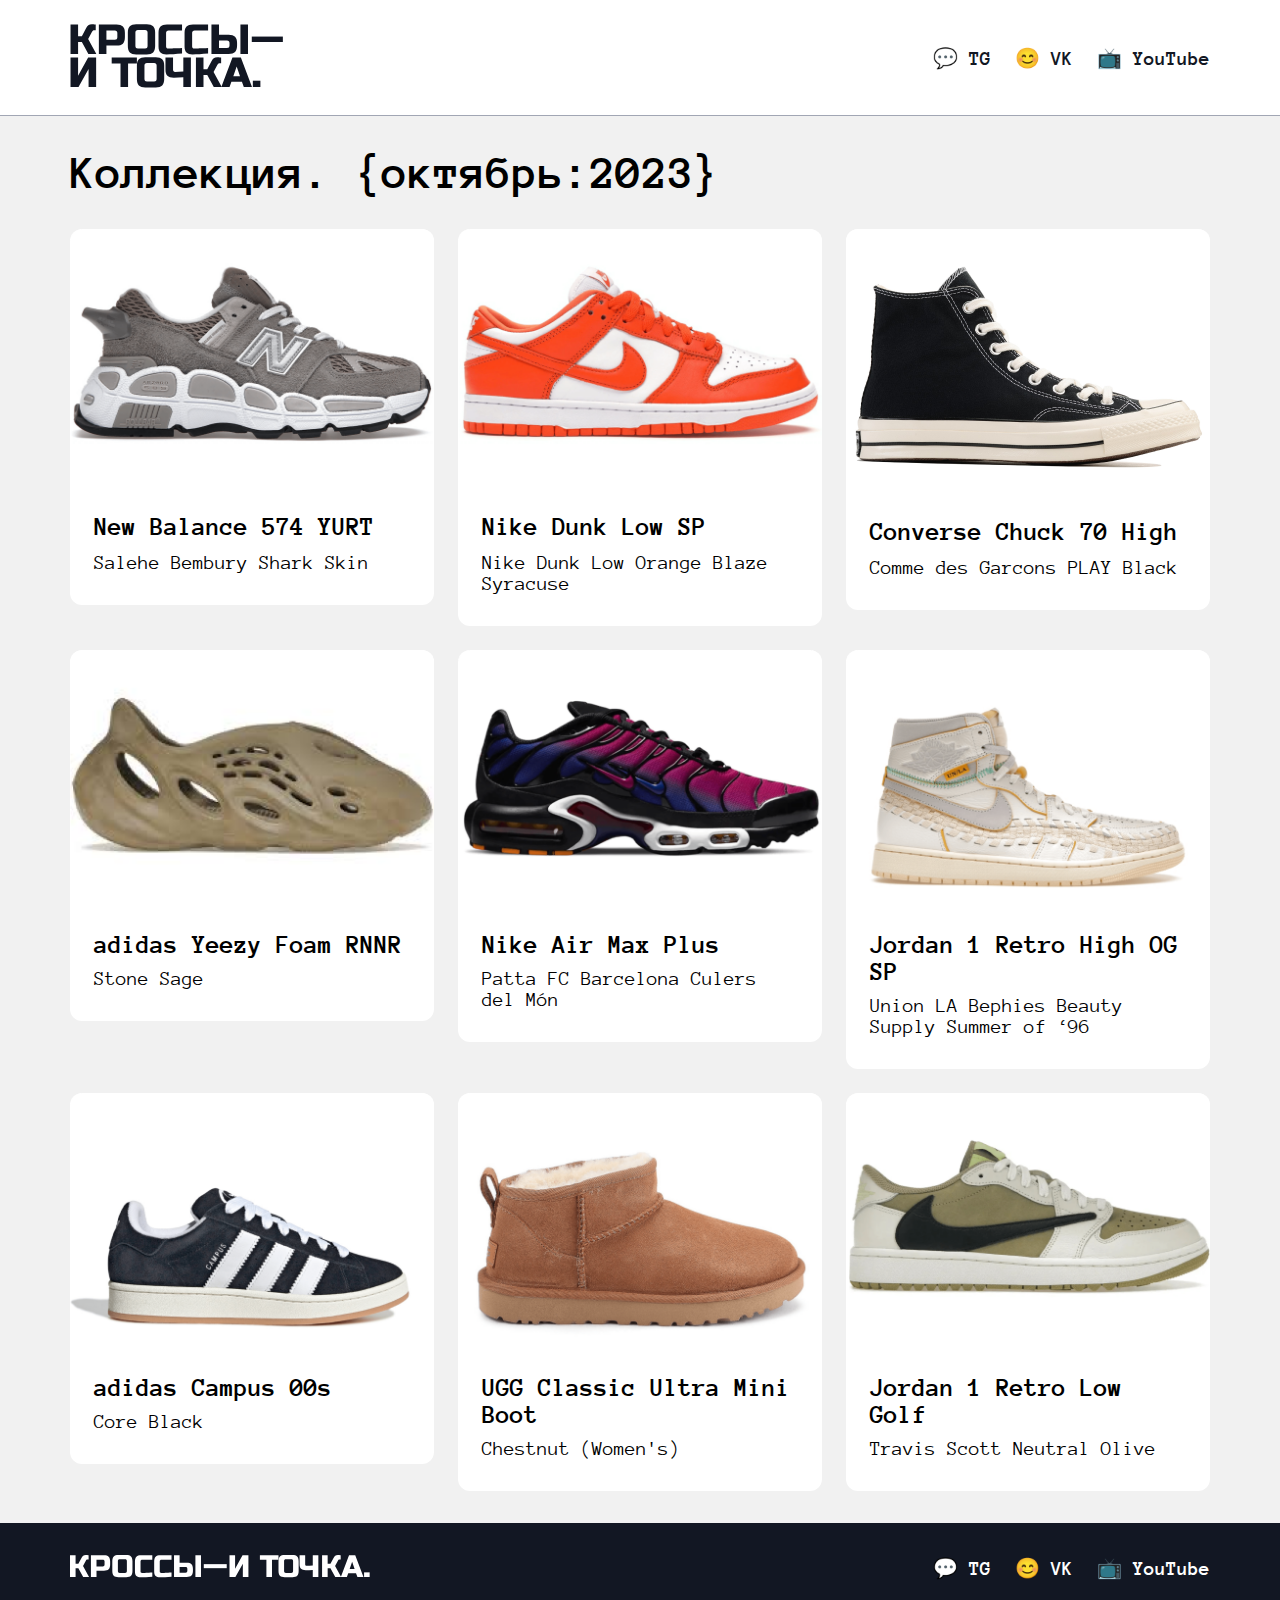
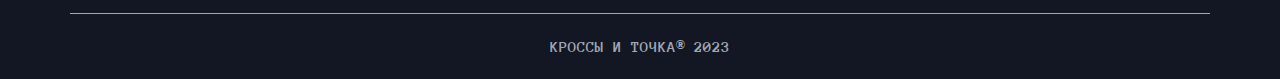
==== index.html @ d1f310ce "fix:2" ====
<!DOCTYPE html>
<html lang="ru">
<head>
    <meta charset="UTF-8">
    <meta name="viewport" content="width=device-width, initial-scale=1.0">
    <title>Кроссы и точка</title>
    <link href="/yp-sneakers/style.css" rel="stylesheet" />
</head>
<body>
    <main>
        <header>
            <div class="header-container">
                <a href="/" class="logo-link">
                    <img alt="Кроссы и точка" src="/yp-sneakers/images/logo.svg" />
                </a>
                <nav>
                    <ul class="nav-list">
                        <li class="nav-item">
                            <a href="/" class="nav-link">💬 TG</a>
                        </li>
                        <li class="nav-item">
                            <a href="/" class="nav-link">😊 VK</a>
                        </li>
                        <li class="nav-item">
                            <a href="/" class="nav-link">📺 YouTube</a>
                        </li>
                    </ul>
                </nav>
            </div>
        </header>

        <div class="content">
            <h1>Коллекция. {октябрь:2023}</h1>
            <div class="sneakers">
                <div class="sneaker">
                    <a href="../card_1/card-1.html" class="card1">
                    <img alt="New Balance 574 YURT" src="./yp-sneakers/images/6.png" class="sneaker-image" />
                    <div class="sneaker-info">
                        <h3 class="h">New Balance 574 YURT</h3>
                        <p>Salehe Bembury Shark Skin</p>
                    </a>
                        </div>
                </div>
                <div class="sneaker" >
                    <a href="../card_2/card-2.html" class="card2">
                    <img alt="Nike Dunk Low SP" src="./yp-sneakers/images/7.png" class="sneaker-image" />
                    <div class="sneaker-info">
                        <h3 class="h">Nike Dunk Low SP</h3>
                        <p>Nike Dunk Low Orange Blaze Syracuse</p>
                    </a>
                    </div>
                </div>
                <div class="sneaker">
                    <a href="../card_3/card-3.html" class="card1">
                    <img alt="Converse Chuck Taylor All Star 70 Hi" src="./yp-sneakers/images/4.png" class="sneaker-image" />
                    <div class="sneaker-info">
                        <h3 class="h">Converse Chuck 70 High</h3>
                        <p>Comme des Garcons PLAY Black</p>
                    </a>
                    </div>
                </div>
                <div class="sneaker">
                    <img alt="adidas Yeezy Foam RNNR" src="./yp-sneakers/images/9.png" class="sneaker-image" />
                    <div class="sneaker-info">
                        <h3>adidas Yeezy Foam RNNR</h3>
                        <p>Stone Sage</p>

                    </div>
                </div>
                <div class="sneaker">
                        <img alt="Nike Air Max Plus" src="./yp-sneakers/images/1.png" class="sneaker-image" />
                        <div class="sneaker-info">
                            <h3>Nike Air Max Plus</h3>
                            <p>Patta FC Barcelona Culers del Món</p>
                    </div>
                </div>
                <div class="sneaker">
                    <img alt="Jordan 1 Retro High OG SP" src="./yp-sneakers/images/2.png" class="sneaker-image" />
                    <div class="sneaker-info">
                        <h3>Jordan 1 Retro High OG SP</h3>
                        <p>Union LA Bephies Beauty Supply Summer of ‘96</p>
                    </div>
                </div>
                <div class="sneaker">
                    <img alt="adidas Campus 00s" src="./yp-sneakers/images/3.png" class="sneaker-image" />
                    <div class="sneaker-info">
                        <h3>adidas Campus 00s</h3>
                        <p>Core Black</p>
                        
                    </div>
                </div>
                <div class="sneaker">
                    <img alt="UGG Classic Ultra Mini Boot" src="./yp-sneakers/images/5.png" class="sneaker-image" />
                    <div class="sneaker-info">
                        <h3>UGG Classic Ultra Mini Boot</h3>
                        <p>Chestnut (Women's)</p>
                    </div>
                </div>
                <div class="sneaker">
                    <img alt="Jordan 1 Retro Low Golf" src="./yp-sneakers/images/8.png" class="sneaker-image" />
                    <div class="sneaker-info">
                        <h3>Jordan 1 Retro Low Golf</h3>
                        <p>Travis Scott Neutral Olive</p>
                    </div>
                </div>
                
                </div>
            </div>
        </div>

        <footer>
            <div class="footer-content">
                <a class="footer__logo-link" href="/">
                    <img alt="Кроссы и точка" src="./yp-sneakers/images/logo_footer.svg" class="footer__logo-image" />
                </a>
                <nav>
                    <ul class="nav-list">
                        <li class="nav-item">
                            <a href="/" class="nav-link">💬 TG</a>
                        </li>
                        <li class="nav-item">
                            <a href="/" class="nav-link">😊 VK</a>
                        </li>
                        <li class="nav-item">
                            <a href="/" class="nav-link">📺 YouTube</a>
                        </li>
                    </ul>
                </nav>
            </div>
            <div class="copyright">
                <p class="copyright-text">КРОССЫ И ТОЧКА® 2023</p>
            </div>
        </footer>
    </main> 
</body>
</html>
---- yp-sneakers/style.css ----
/* подключение локальный шрифтов на страницу */
@font-face {
    font-family: "Anonymous Pro";
    src: url(fonts/AnonymousPro-Regular.ttf);
    font-weight: 400;
    font-style: normal;
    display: swap;
}

@font-face {
    font-family: "Anonymous Pro";
    src: url(fonts/AnonymousPro-Bold.ttf);
    font-weight: 700;
    font-style: normal;
    display: swap;
}

* {
    box-sizing: border-box;
}

/* сброс стилей по умолчанию */
body,h1,h2,h3,p,ul,li {
    margin: 0;
}
ul {
    list-style: none;
    padding: 0;
}
a {
    text-decoration: none;
    color: black;
}

/* задание шрифта всей странице */
body {
    font-family: "Anonymous Pro", sans-serif;
}

/* стили для главного контейнера */
main {
    display: flex;
    flex-direction: column;
    align-items: center;
    background: #F1F1F1;
}

/* стили для хедера(шапки) сайта */
header {
    display: flex;
    flex-direction: row;
    align-items: center;
    justify-content: center;
    width: 100%;
    border-bottom: 1px solid #A1A6B4;
    background: white;
}
.header-container {
    display: flex;
    justify-content: space-between;
    width: 100%;
    max-width: 1140px;
    margin: 24px 0 24px;
}

.logo-link {
    max-width: 215px;
}

/* стили для ссылок в хедере и футере */
nav {
    display: flex;
}

.nav-list {
    display: flex;
    align-items: center;
    width: 100%;
    gap: 24px;
}

.nav-item {
    display: inline;
}

.nav-link {
    color: #121723;
    font-size: 20px;
    font-weight: 700;
}

/* стили для  */
.content {
    margin: 32px 0;
    max-width: 1140px;
}

h1 {
    font-size: 48px;
}

/* стили для контейнера кроссовок */
.sneakers {
    display: flex;
    flex-wrap: wrap;
    gap: 24px;
    margin: 32px 0 0;
}

/* стили для карточки кроссовок */
.sneaker {
    display: flex;
    flex-direction: column;
    align-items: center;
    max-width: 364px;
    height: 100%;
    border-radius: 12px;
    background: white;
    transition-duration: 0.4s;
    transition-timing-function: ease-in-out;
}

.sneaker-image {
    width: 100%;
    border-radius: 12px;
}

.sneaker-info {
    display: flex;
    flex-direction: column;
    align-items: flex-start;
    gap: 10px;
    width: 100%;
    padding: 32px 24px;
}

.h {
    margin-bottom: 12px;
}

h3 {
    font-size: 26px;
}

p {
    font-size: 20px;
}

footer {
    width: 100%;
    display: flex;
    flex-direction: column;
    align-items: center;
    background: #121723;
}

/* стили для футера */
.footer-content {
    display: flex;
    justify-content: space-between;
    width: 100%;
    max-width: 1140px;
    margin: 32px 0;
}

.footer__logo-link {
    max-width: 300px;
    width: 100%;
}

footer .nav-link {
    color: white;
}

.copyright {
    display: flex;
    align-items: center;
    justify-content: center;
    width: 100%;
    max-width: 1140px;
    border-top: 1px solid #A1A6B4;
}

.copyright-text {
    color: #A1A6B4;
    font-size: 16px;
    font-weight: 700;
    margin: 24px 0;
}

.sneaker:hover {
    
    transform: translateY(-10px);
    box-shadow: 0px 4px 4px 0px #00000040;
    
}

@media screen and (max-width:375px) {
    header {
       height: 156px;
       display: flex;
       flex-direction: column;
}
    .header-container {
        display: flex;
        flex-direction: column;
        align-items: center;
        gap: 16px;
    }

    .content{
        max-width: 343px;

    }
    h1 {
        font-size: 32px;
    }
    .sneakers {
        display: flex;
        flex-wrap: wrap;
        justify-content: center;
        gap: 24px;
        margin: 32px 0 0;
    }
    .sneaker {
        width: 343px;
        
    }
    .sneaker-image {
       width: 343px;
       height: 254px;
    }
    
    .h {
        margin-bottom: 12px;
    }
    
    footer {
        max-height: 195px;
        max-width: 375px;
        
    }
    .footer-content {
        display: flex;
        flex-direction: column;
        justify-content: center;
        align-items: center;
        width: 100%;
        
        margin: 0;
         margin: 29px 0;
         gap: 19px; 
    }
    .copyright {
        display: flex;
        align-items: center;
        justify-content: center;
        width: 100%;
        max-width: 343px;
        border-top: 1px solid #A1A6B4;
       
    }
    .copyright-text {
        margin: 24px 0;
        
      
    }
}
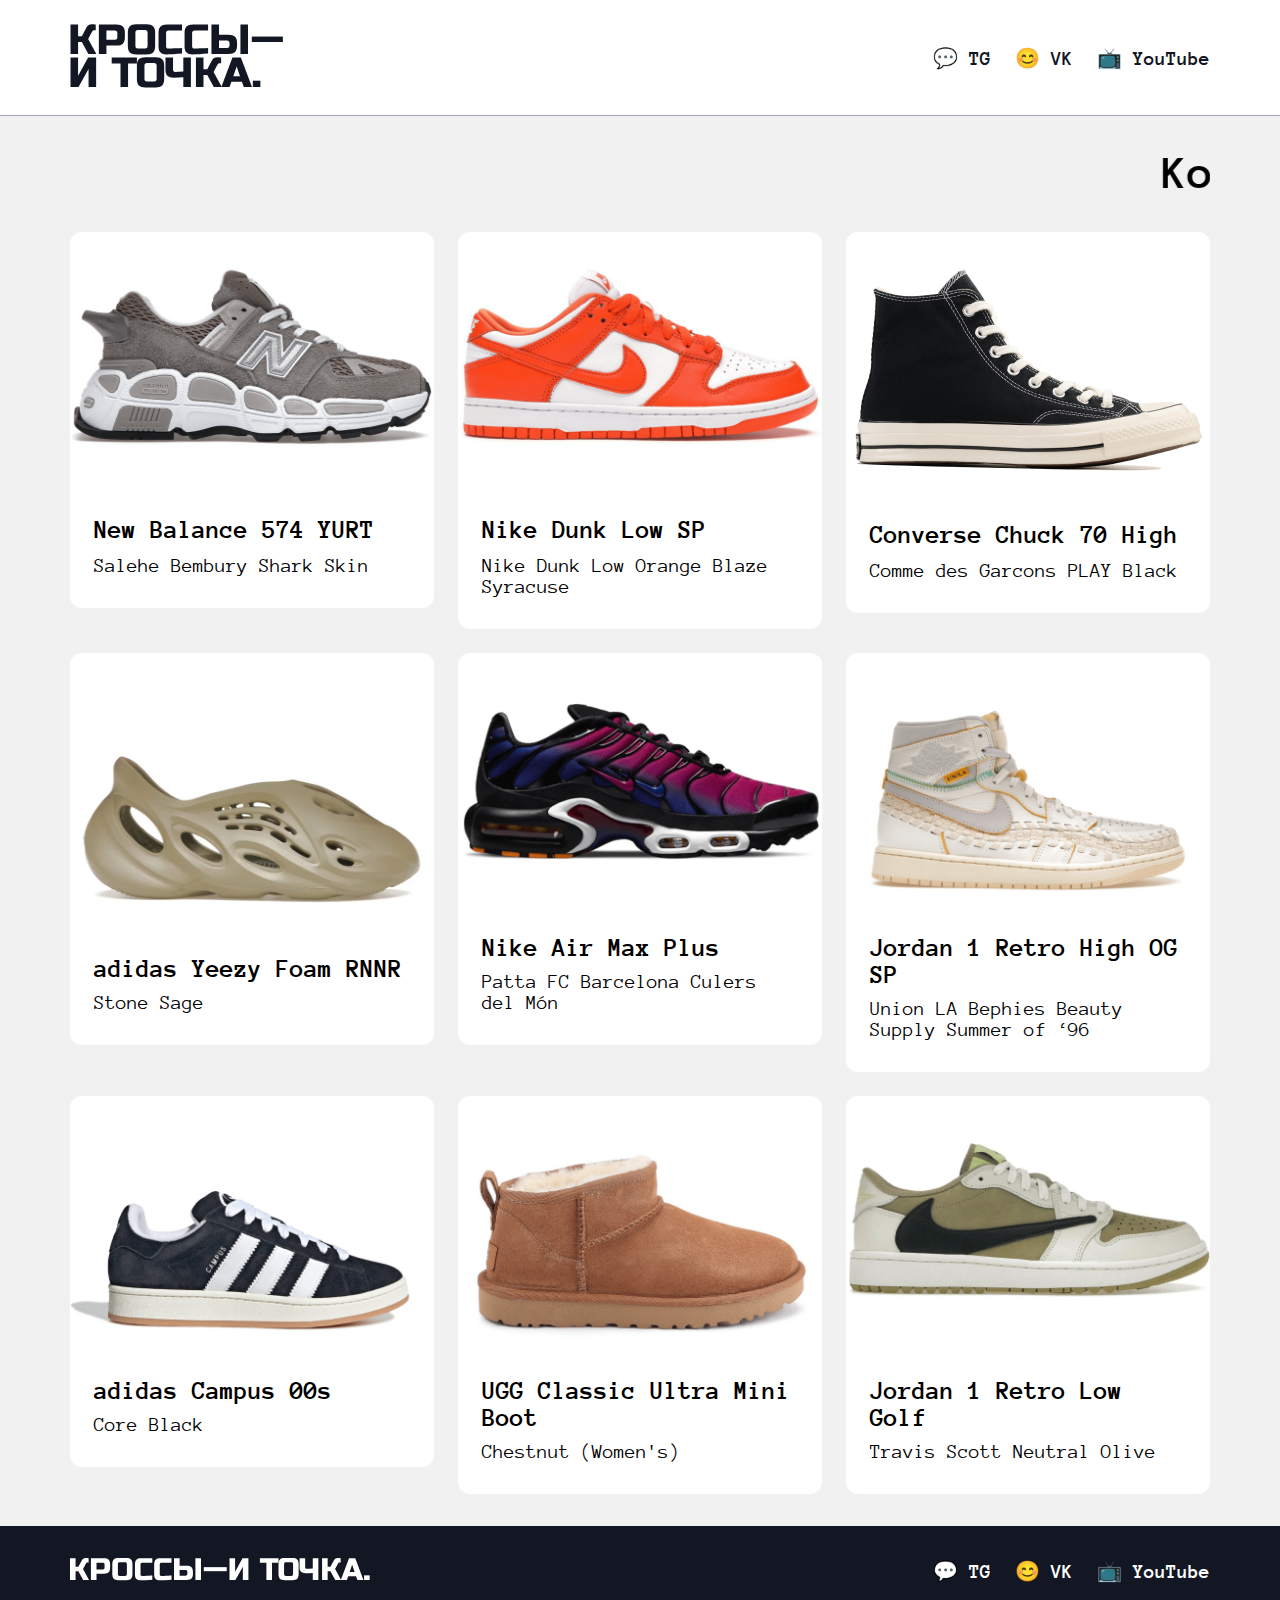
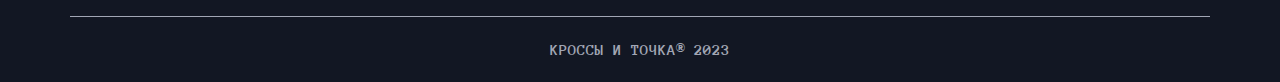
==== commit 96caec2f: "add" ====
--- a/index.html
+++ b/index.html
@@ -30,7 +30,9 @@
         </header>
 
         <div class="content">
+            <marquee>
             <h1>Коллекция. {октябрь:2023}</h1>
+            </marquee>
             <div class="sneakers">
                 <div class="sneaker">
                     <a href="../card_1/card-1.html" class="card1">
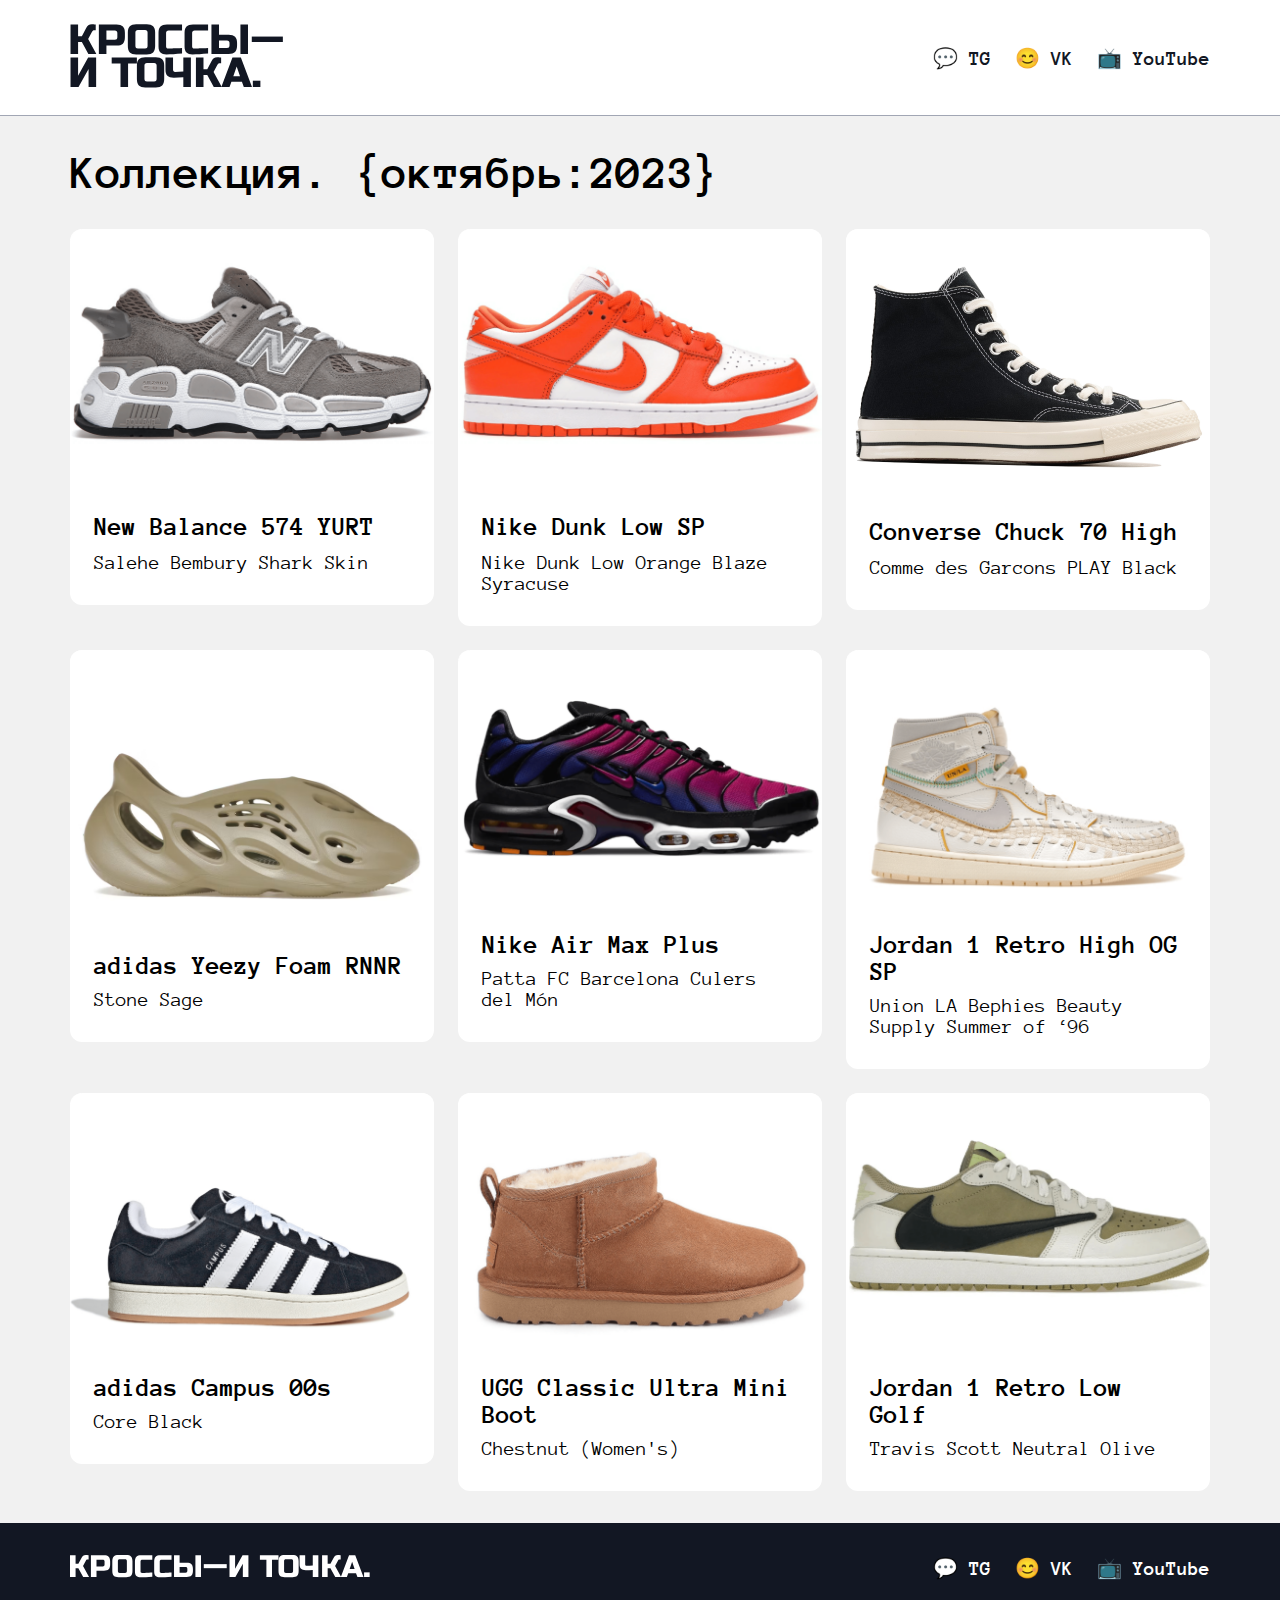
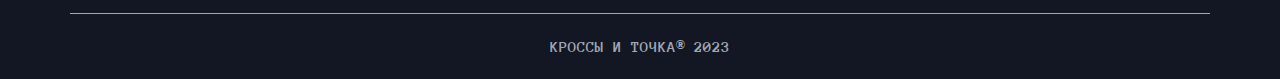
==== commit 5cc2be5b: "add" ====
--- a/index.html
+++ b/index.html
@@ -30,9 +30,7 @@
         </header>
 
         <div class="content">
-            <marquee>
             <h1>Коллекция. {октябрь:2023}</h1>
-            </marquee>
             <div class="sneakers">
                 <div class="sneaker">
                     <a href="../card_1/card-1.html" class="card1">
